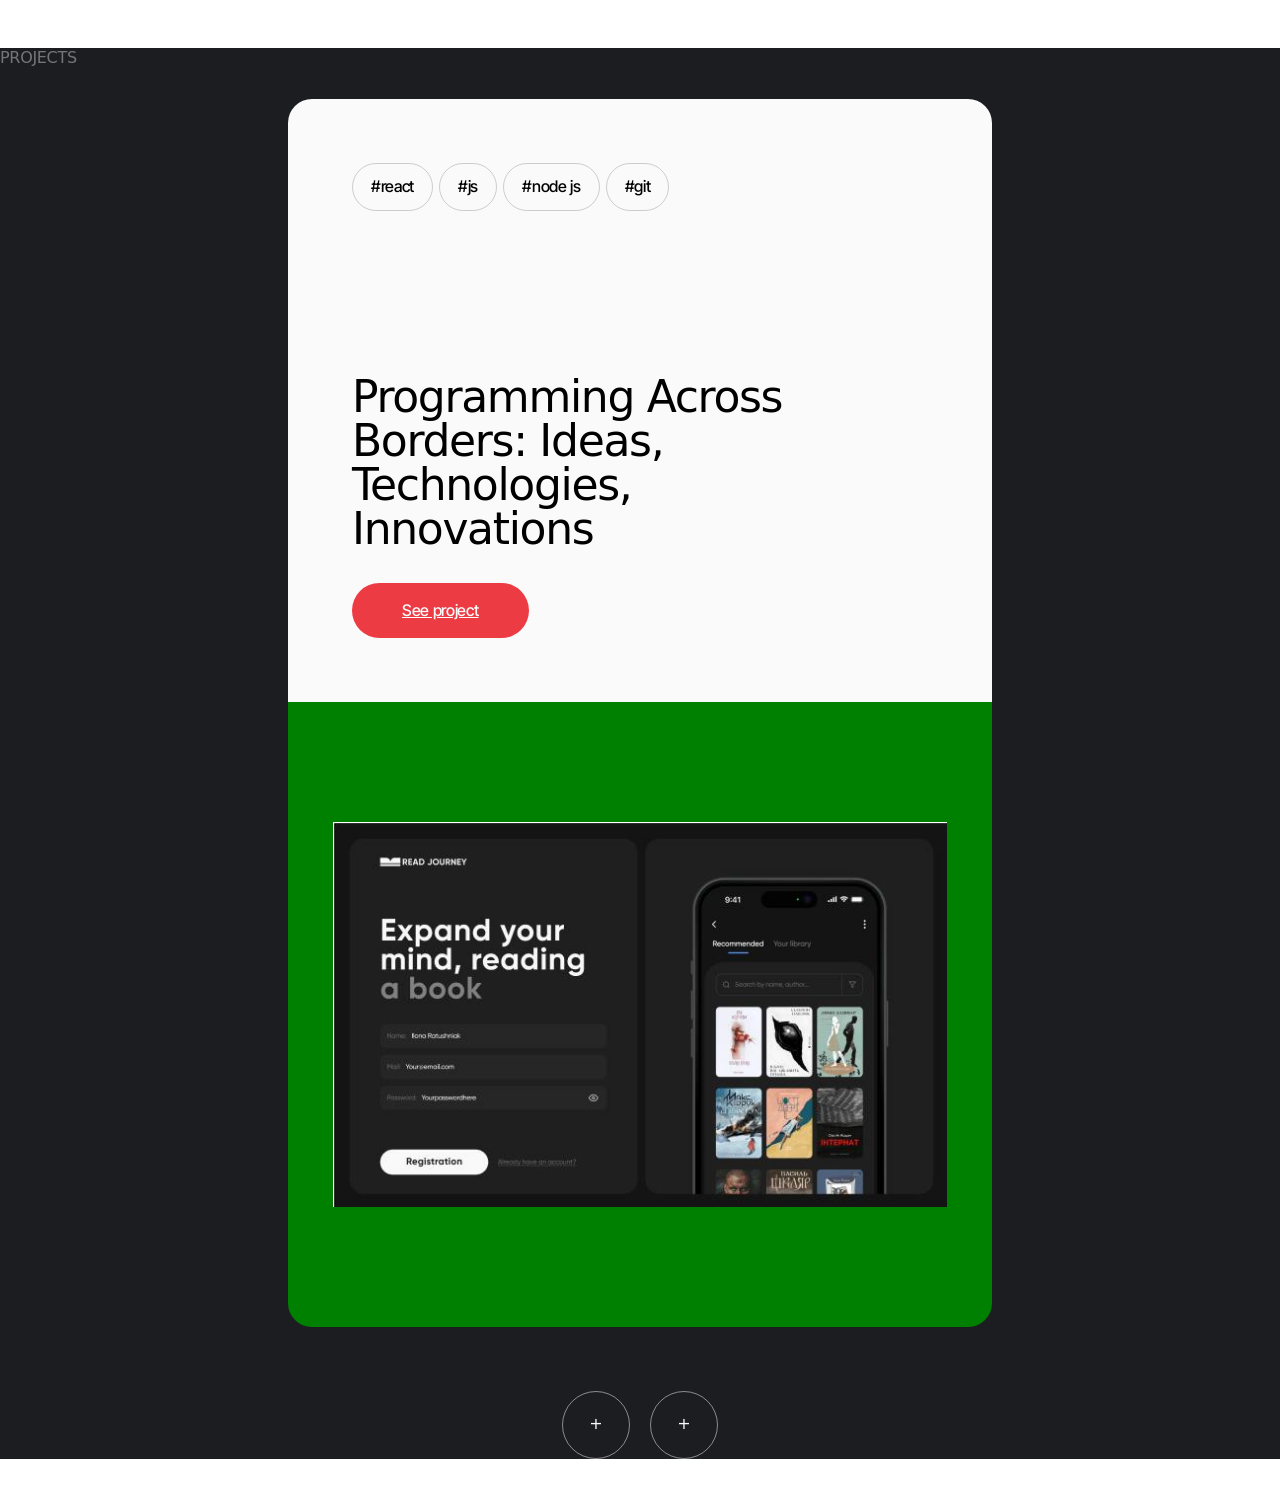
==== index.html @ 4c916f90 "Initial commit" ====
<!DOCTYPE html>
<html lang="en">
<head>
    <meta charset="UTF-8">
    <meta name="viewport" content="width=device-width, initial-scale=1.0">
    <link rel="preconnect" href="https://fonts.googleapis.com">
    <link rel="preconnect" href="https://fonts.gstatic.com" crossorigin>
    <link href="https://fonts.googleapis.com/css2?family=Inter+Tight:ital,wght@0,100..900;1,100..900&display=swap"
        rel="stylesheet">
    <link rel="stylesheet" href="https://cdnjs.cloudflare.com/ajax/libs/modern-normalize/2.0.0/modern-normalize.min.css" />
    <link rel="stylesheet" href="style.css">
    <title>Document</title>
</head>
<body>
    <section class="projects"> 
        <h2 class="projects-title">projects</h2>
        

    <div class="square-wrapper">
        <div class="square-first">
            
            <ul class="skills-list">
                <li class="skill-item">#react</li>
                <li class="skill-item">#js</li>
                <li class="skill-item">#node js</li>
                <li class="skill-item">#git</li>
            </ul>
          <h3 class="project-section-title">Programming Across Borders: Ideas, Technologies, Innovations</h3>
        <a class="see-more" href="https://github.com/your-project" target="_blank">See project</a>

        </div>
        <div class="square-second">
            <img class="img-projects" srcset="./image/mobile-image1.jpg 311w, 
            ./image/image1.jpg 614w,
            ./image/mobile-image1@2x.jpg 622w,
            ./image/image1@2x.jpg 1228w "
            sizes="(min-width: 768px) 622px, (max-width: 767px) 311px"
            src="./image/mobile-image1.jpg" alt="scrin project"    
              
            />
        </div>
    </div>
    <div class="arrow-button-wraper">
        <button class="arrow-btn-left" type="button">
           +</button>
        <button class="arrow-btn-right" type="button">
        +</button>
    </div>




    </section>


</body>
</html>
---- style.css ----
/* ======ZAGALNI====== */
li {
    list-style-type: none;
}

.link {
    text-decoration: none;
}

h1,
h2,
h3,
h4,
h5,
h6,
p {
    margin-top: 0;
    margin-bottom: 0;
}

ul {
    margin-top: 0;
    margin-bottom: 0;
    padding-left: 0;
}

img {
    display: block;
    max-width: 100%;
    height: auto;
}
/* ======ZAGALNI END ====== */
/* ======MOBILE START====== */

.projects {
    margin-bottom: 32px;
    margin-top: 32px;
    background-color: #1C1D20;
}

.projects-title {
    font-size: 16px;
    font-weight: 500;
    line-height: 1.21;
    letter-spacing: -0.02em;
    text-transform: uppercase;
    color: rgba(250, 250, 250, 0.4);
    margin-bottom: 32px;
}

.square-wrapper {
    display: flex;
    flex-direction: column;
    max-width: 343px;
    margin-left: auto;
    margin-right: auto;
    margin-bottom: 32px;
}

.square-first {
    padding: 32px;
  background-color: #fafafa;
    border-radius: 24px 24px 0px 0px;

}

.square-second {
    /* background-color: #242527; */
    background-color: red;
     border-radius: 0px 0px 24px 24px;
    padding: 100px 16px 100px 16px
}



.skills-list {
    display: flex;
    align-items: center;
    gap: 6px;
        margin-bottom: 96px;
    max-width: 279px;
flex-wrap: wrap;
}

.skill-item {
    font-family: Inter Tight;
    font-size: 16px;
    font-weight: 500;
    line-height: 1.21;
    letter-spacing: -0.02em;
    border: 1px solid rgba(28, 29, 32, 0.2);
    border-radius: 60px;
    padding: 13px 18px;
}
.project-section-title{
    max-width: 279px;
    font-size: 24px;
    font-weight: 500;
    line-height: 1.17;
    letter-spacing: -0.03em;
    margin-bottom: 32px;
    
}
.see-more{
    font-family: Inter Tight;
    display: flex;
    border-radius: 60px;
        padding: 13px 32px;
        width: 141px;
        height: 45px;
        background-color: #ED3B44;
        color: #FAFAFA;
        font-weight: 500;
            font-size: 16px;
            letter-spacing: -0.02em;
           
}
.see-more:hover,
.see-more:focus{
    background-color: #E0373F;
}
.arrow-button-wraper{
    display: flex;
    justify-content: center;
    gap:12px;
}
.arrow-btn-left,
.arrow-btn-right
{
width: 52px;
    height: 52px;
background-color: transparent;
border-radius: 60%;
border: 1px solid rgba(250, 250, 250, 0.5);
color: #fafafa;
padding: 14px;
}





/* ======MOBILE END====== */

/* ======TABLET START====== */
  @media screen and (min-width: 768px) {

.projects {
    margin-bottom: 48px;
    margin-top: 48px;
    background-color: #1C1D20;
}

.square-wrapper {
 max-width: 704px; 
 margin-bottom: 64px; 
}
.square-first {
    padding: 64px;
}

.square-second {
    background-color: green;
    padding: 120px 45px 120px 45px
}

.skills-list {
    margin-bottom: 164px;
    max-width: 320px;
    flex-wrap: nowrap;
}
.project-section-title {
    max-width: 494px;
    font-size: 44px;
    line-height: 1; 
}
.see-more {
    padding: 18px 50px;
    width: 177px;
    height: 55px;
    
}
.arrow-button-wraper {

    gap: 20px;
}
.arrow-btn-left,
.arrow-btn-right {
    width: 68px;
    height: 68px;
    padding: 18px;
}
  }

/* ======TABLET END====== */

/* ======DESKTOP START====== */

@media screen and (min-width: 1440px){
.projects {
        margin-bottom: 82px;
        margin-top: 82px;
    }

.square-wrapper {
            flex-direction: row;
            max-width: 1376px;
            justify-content: center;
          
        }

.square-first {
                 border-radius: 24px 0px 0px 24px;
        
                }
        
.square-second {
                   
                     background-color: #242527;
                    background-color: yellow;
                     border-radius: 0px 24px 24px 0px;
                    padding: 120px 37px 120px 37px
                }
.skills-list {
 margin-bottom: 223px;
}
                
}

/* ======DESKTOP END====== */
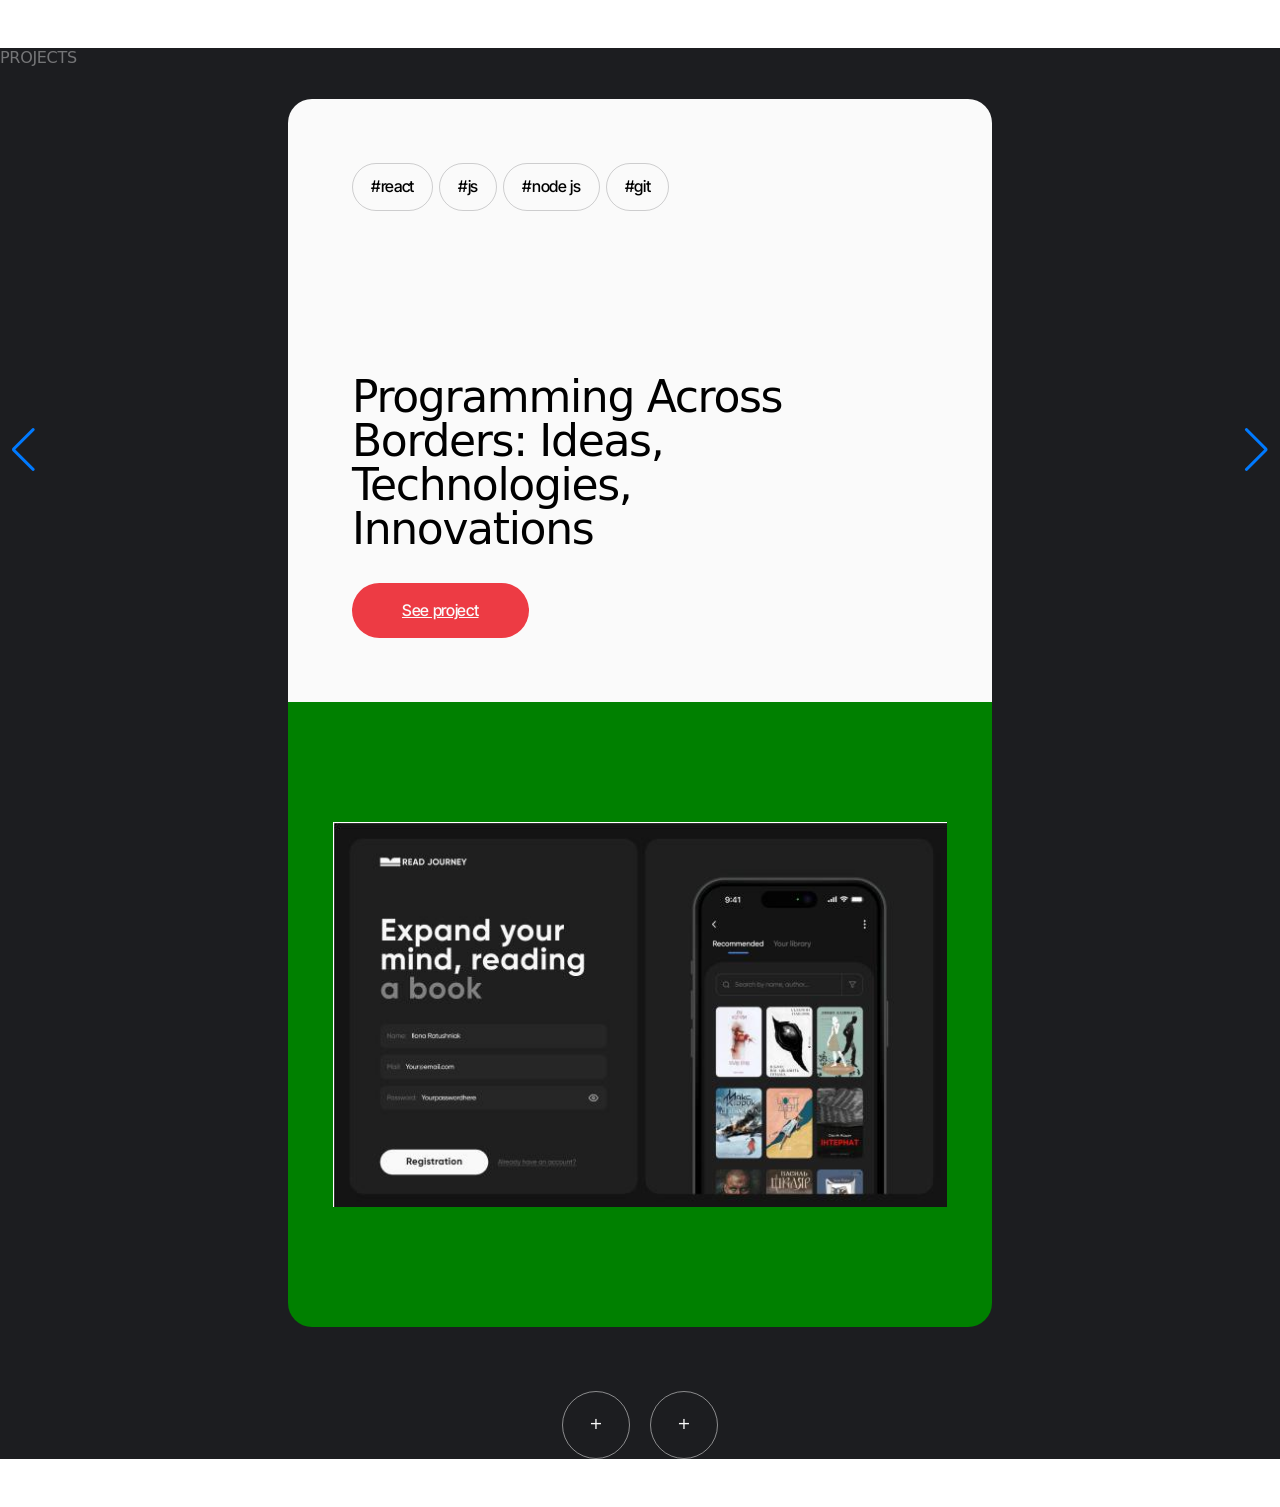
==== commit 1e0aa2ce: "update" ====
--- a/index.html
+++ b/index.html
@@ -8,6 +8,7 @@
     <link href="https://fonts.googleapis.com/css2?family=Inter+Tight:ital,wght@0,100..900;1,100..900&display=swap"
         rel="stylesheet">
     <link rel="stylesheet" href="https://cdnjs.cloudflare.com/ajax/libs/modern-normalize/2.0.0/modern-normalize.min.css" />
+<link rel="stylesheet" href="https://cdn.jsdelivr.net/npm/swiper@11/swiper-bundle.min.css" />
     <link rel="stylesheet" href="style.css">
     <title>Document</title>
 </head>
@@ -15,8 +16,83 @@
     <section class="projects"> 
         <h2 class="projects-title">projects</h2>
         
+<div class="swiper-container">
+    <ul class="swiper-wrapper">
+        <li class="swiper-slide"><div class="square-wrapper">
+            <div class="square-first">
+        
+                <ul class="skills-list">
+                    <li class="skill-item">#react</li>
+                    <li class="skill-item">#js</li>
+                    <li class="skill-item">#node js</li>
+                    <li class="skill-item">#git</li>
+                </ul>
+                <h3 class="project-section-title">Programming Across Borders: Ideas, Technologies, Innovations</h3>
+                <a class="see-more" href="https://github.com/your-project" target="_blank">See project</a>
+        
+            </div>
+            <div class="square-second">
+                <img class="img-projects" srcset="./image/mobile-image1.jpg 311w, 
+                    ./image/image1.jpg 614w,
+                    ./image/mobile-image1@2x.jpg 622w,
+                    ./image/image1@2x.jpg 1228w " sizes="(min-width: 768px) 622px, (max-width: 767px) 311px"
+                    src="./image/mobile-image1.jpg" alt="scrin project" />
+            </div>
+        </div></li>
+        <li class="swiper-slide"><div class="square-wrapper">
+            <div class="square-first">
+        
+                <ul class="skills-list">
+                    <li class="skill-item">#react</li>
+                    <li class="skill-item">#js</li>
+                    <li class="skill-item">#node js</li>
+                    <li class="skill-item">#git</li>
+                </ul>
+                <h3 class="project-section-title">Programming Across Borders: Ideas, Technologies, Innovations</h3>
+                <a class="see-more" href="https://github.com/your-project" target="_blank">See project</a>
+        
+            </div>
+            <div class="square-second">
+                <img class="img-projects" srcset="./image/mobile-image2.jpg 311w, 
+                    ./image/image2.jpg 614w,
+                    ./image/mobile-image2@2x.jpg 622w,
+                    ./image/image2@2x.jpg 1228w " sizes="(min-width: 768px) 622px, (max-width: 767px) 311px"
+                    src="./image/mobile-image2.jpg" alt="scrin project" />
+            </div>
+        </div></li>
+        <li class="swiper-slide"><div class="square-wrapper">
+            <div class="square-first">
+        
+                <ul class="skills-list">
+                    <li class="skill-item">#react</li>
+                    <li class="skill-item">#js</li>
+                    <li class="skill-item">#node js</li>
+                    <li class="skill-item">#git</li>
+                </ul>
+                <h3 class="project-section-title">Programming Across Borders: Ideas, Technologies, Innovations</h3>
+                <a class="see-more" href="https://github.com/your-project" target="_blank">See project</a>
+        
+            </div>
+            <div class="square-second">
+                <img class="img-projects" srcset="./image/mobile-image3.jpg 311w, 
+                    ./image/image3.jpg 614w,
+                    ./image/mobile-image3@2x.jpg 622w,
+                    ./image/image3@2x.jpg 1228w " sizes="(min-width: 768px) 622px, (max-width: 767px) 311px"
+                    src="./image/mobile-image3.jpg" alt="scrin project" />
+            </div>
+        </div></li>
+        
+    </ul>
+    <div class="swiper-button-prev"></div>
+    <div class="swiper-button-next"></div>
+</div>
 
-    <div class="square-wrapper">
+
+
+
+
+
+    <!-- <div class="square-wrapper">
         <div class="square-first">
             
             <ul class="skills-list">
@@ -39,7 +115,9 @@
               
             />
         </div>
-    </div>
+    </div> -->
+
+
     <div class="arrow-button-wraper">
         <button class="arrow-btn-left" type="button">
            +</button>
@@ -52,7 +130,8 @@
 
     </section>
 
-
+<script src="https://cdn.jsdelivr.net/npm/swiper@11/swiper-bundle.min.js"></script>
+<script type="module" src="./main.js"></script>
 </body>
 </html>
 
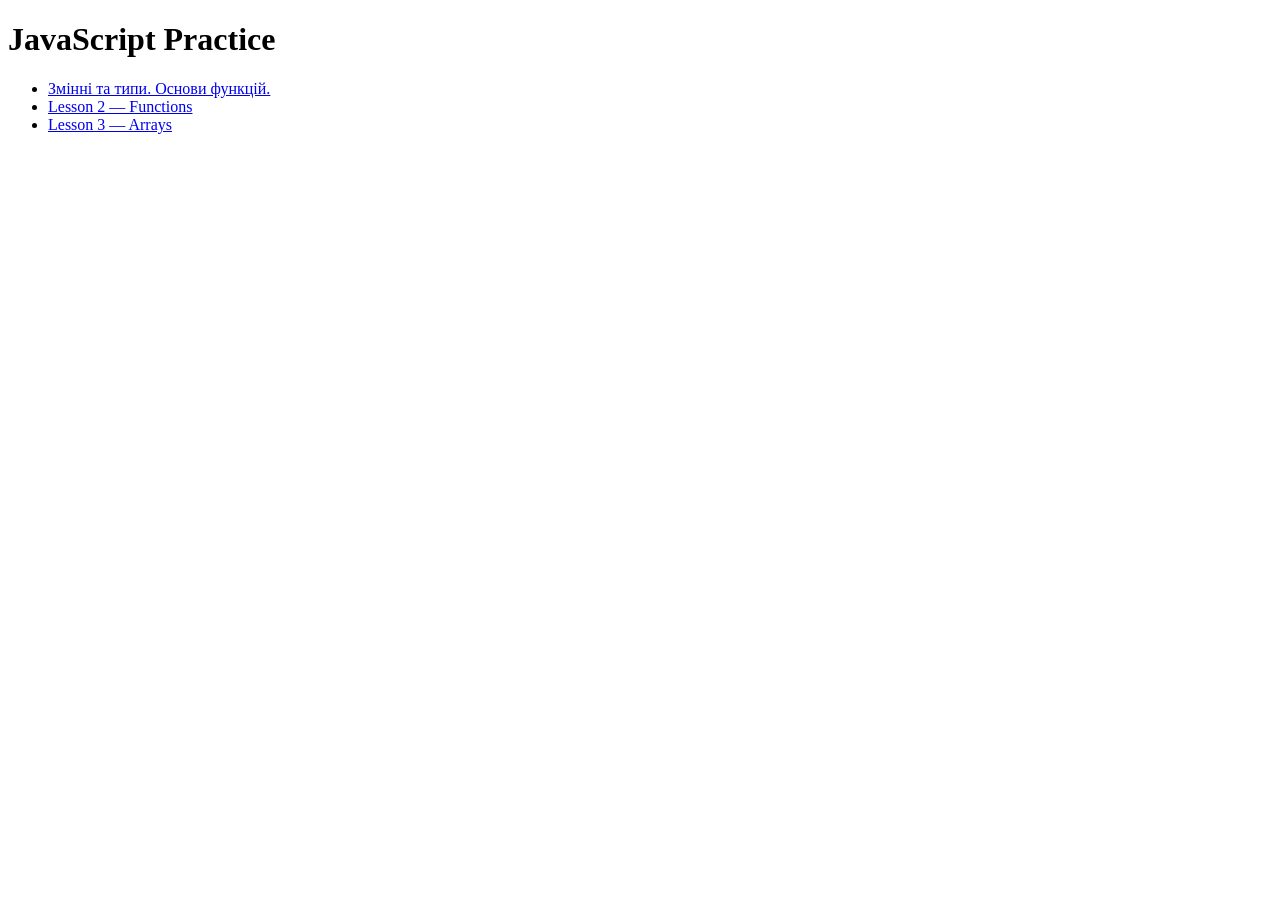
==== commit 6b6ac2e5: "up" ====
--- a/index.html
+++ b/index.html
@@ -1,137 +1,36 @@
 <!DOCTYPE html>
-<html lang="en">
+<html lang="uk">
+
 <head>
     <meta charset="UTF-8">
-    <meta name="viewport" content="width=device-width, initial-scale=1.0">
-    <link rel="preconnect" href="https://fonts.googleapis.com">
-    <link rel="preconnect" href="https://fonts.gstatic.com" crossorigin>
-    <link href="https://fonts.googleapis.com/css2?family=Inter+Tight:ital,wght@0,100..900;1,100..900&display=swap"
-        rel="stylesheet">
-    <link rel="stylesheet" href="https://cdnjs.cloudflare.com/ajax/libs/modern-normalize/2.0.0/modern-normalize.min.css" />
-<link rel="stylesheet" href="https://cdn.jsdelivr.net/npm/swiper@11/swiper-bundle.min.css" />
-    <link rel="stylesheet" href="style.css">
-    <title>Document</title>
+    <title>JS Practice</title>
 </head>
+
 <body>
-    <section class="projects"> 
-        <h2 class="projects-title">projects</h2>
-        
-<div class="swiper-container">
-    <ul class="swiper-wrapper">
-        <li class="swiper-slide"><div class="square-wrapper">
-            <div class="square-first">
-        
-                <ul class="skills-list">
-                    <li class="skill-item">#react</li>
-                    <li class="skill-item">#js</li>
-                    <li class="skill-item">#node js</li>
-                    <li class="skill-item">#git</li>
-                </ul>
-                <h3 class="project-section-title">Programming Across Borders: Ideas, Technologies, Innovations</h3>
-                <a class="see-more" href="https://github.com/your-project" target="_blank">See project</a>
-        
-            </div>
-            <div class="square-second">
-                <img class="img-projects" srcset="./image/mobile-image1.jpg 311w, 
-                    ./image/image1.jpg 614w,
-                    ./image/mobile-image1@2x.jpg 622w,
-                    ./image/image1@2x.jpg 1228w " sizes="(min-width: 768px) 622px, (max-width: 767px) 311px"
-                    src="./image/mobile-image1.jpg" alt="scrin project" />
-            </div>
-        </div></li>
-        <li class="swiper-slide"><div class="square-wrapper">
-            <div class="square-first">
-        
-                <ul class="skills-list">
-                    <li class="skill-item">#react</li>
-                    <li class="skill-item">#js</li>
-                    <li class="skill-item">#node js</li>
-                    <li class="skill-item">#git</li>
-                </ul>
-                <h3 class="project-section-title">Programming Across Borders: Ideas, Technologies, Innovations</h3>
-                <a class="see-more" href="https://github.com/your-project" target="_blank">See project</a>
-        
-            </div>
-            <div class="square-second">
-                <img class="img-projects" srcset="./image/mobile-image2.jpg 311w, 
-                    ./image/image2.jpg 614w,
-                    ./image/mobile-image2@2x.jpg 622w,
-                    ./image/image2@2x.jpg 1228w " sizes="(min-width: 768px) 622px, (max-width: 767px) 311px"
-                    src="./image/mobile-image2.jpg" alt="scrin project" />
-            </div>
-        </div></li>
-        <li class="swiper-slide"><div class="square-wrapper">
-            <div class="square-first">
-        
-                <ul class="skills-list">
-                    <li class="skill-item">#react</li>
-                    <li class="skill-item">#js</li>
-                    <li class="skill-item">#node js</li>
-                    <li class="skill-item">#git</li>
-                </ul>
-                <h3 class="project-section-title">Programming Across Borders: Ideas, Technologies, Innovations</h3>
-                <a class="see-more" href="https://github.com/your-project" target="_blank">See project</a>
-        
-            </div>
-            <div class="square-second">
-                <img class="img-projects" srcset="./image/mobile-image3.jpg 311w, 
-                    ./image/image3.jpg 614w,
-                    ./image/mobile-image3@2x.jpg 622w,
-                    ./image/image3@2x.jpg 1228w " sizes="(min-width: 768px) 622px, (max-width: 767px) 311px"
-                    src="./image/mobile-image3.jpg" alt="scrin project" />
-            </div>
-        </div></li>
-        
+
+    <h1>JavaScript Practice</h1>
+
+    <ul>
+        <li>
+            <a href="./lessons/lesson-01/index.html">
+                Змінні та типи. Основи функцій.
+            </a>
+        </li>
+
+        <li>
+            <a href="./lessons/lesson-02/index.html">
+                Lesson 2 — Functions
+            </a>
+        </li>
+
+        <li>
+            <a href="./lessons/lesson-03/index.html">
+                Lesson 3 — Arrays
+            </a>
+        </li>
     </ul>
-    <div class="swiper-button-prev"></div>
-    <div class="swiper-button-next"></div>
-</div>
 
+</body>
 
-
-
-
-
-    <!-- <div class="square-wrapper">
-        <div class="square-first">
-            
-            <ul class="skills-list">
-                <li class="skill-item">#react</li>
-                <li class="skill-item">#js</li>
-                <li class="skill-item">#node js</li>
-                <li class="skill-item">#git</li>
-            </ul>
-          <h3 class="project-section-title">Programming Across Borders: Ideas, Technologies, Innovations</h3>
-        <a class="see-more" href="https://github.com/your-project" target="_blank">See project</a>
-
-        </div>
-        <div class="square-second">
-            <img class="img-projects" srcset="./image/mobile-image1.jpg 311w, 
-            ./image/image1.jpg 614w,
-            ./image/mobile-image1@2x.jpg 622w,
-            ./image/image1@2x.jpg 1228w "
-            sizes="(min-width: 768px) 622px, (max-width: 767px) 311px"
-            src="./image/mobile-image1.jpg" alt="scrin project"    
-              
-            />
-        </div>
-    </div> -->
-
-
-    <div class="arrow-button-wraper">
-        <button class="arrow-btn-left" type="button">
-           +</button>
-        <button class="arrow-btn-right" type="button">
-        +</button>
-    </div>
-
-
-
-
-    </section>
-
-<script src="https://cdn.jsdelivr.net/npm/swiper@11/swiper-bundle.min.js"></script>
-<script type="module" src="./main.js"></script>
-</body>
 </html>
-
+<!-- <script type="module" src="./main.js"></script> -->
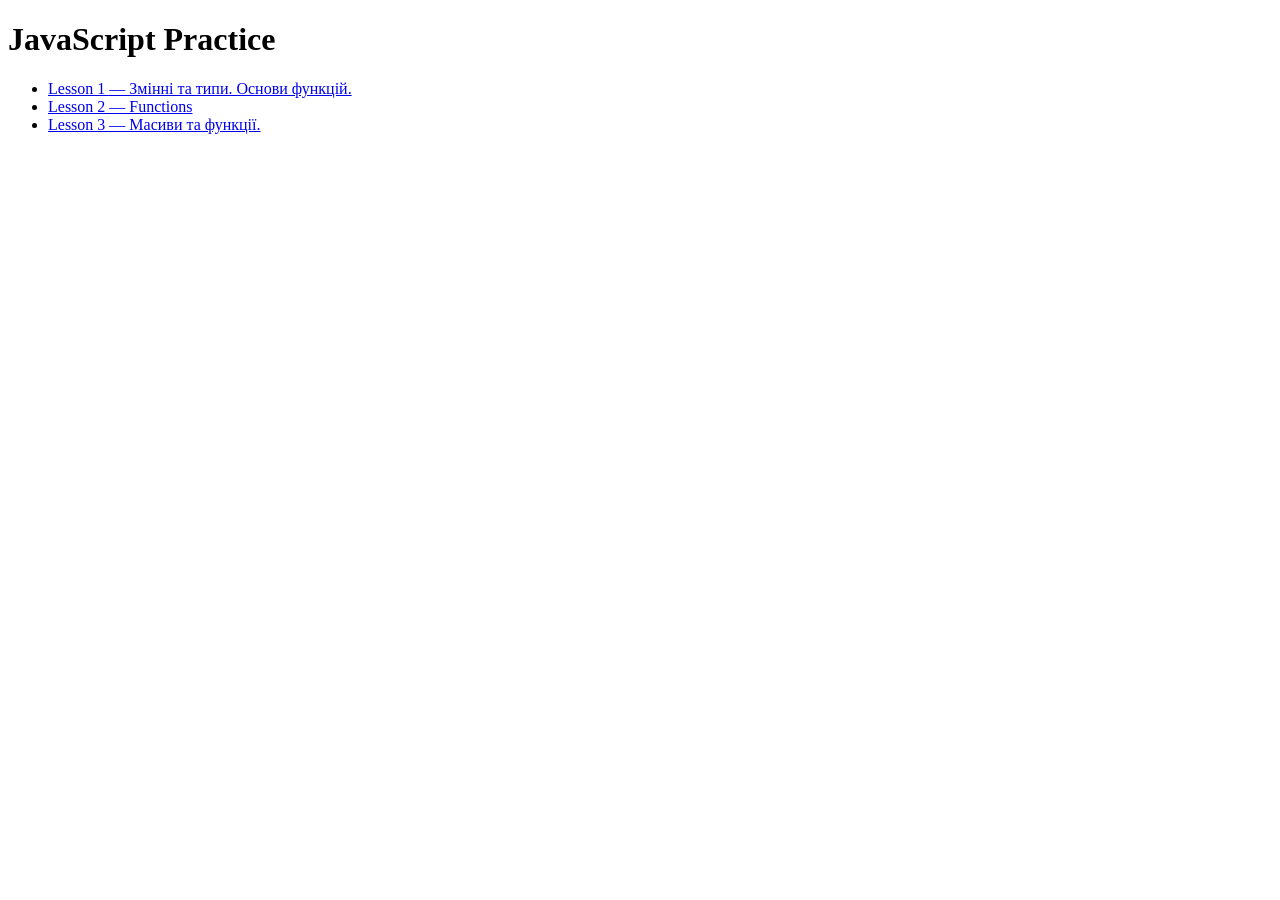
==== commit 8c3d752f: "lesson3" ====
--- a/index.html
+++ b/index.html
@@ -13,7 +13,7 @@
     <ul>
         <li>
             <a href="./lessons/lesson-01/index.html">
-                Змінні та типи. Основи функцій.
+                Lesson 1 — Змінні та типи. Основи функцій.
             </a>
         </li>
 
@@ -25,7 +25,7 @@
 
         <li>
             <a href="./lessons/lesson-03/index.html">
-                Lesson 3 — Arrays
+                Lesson 3 — Масиви та функції.
             </a>
         </li>
     </ul>
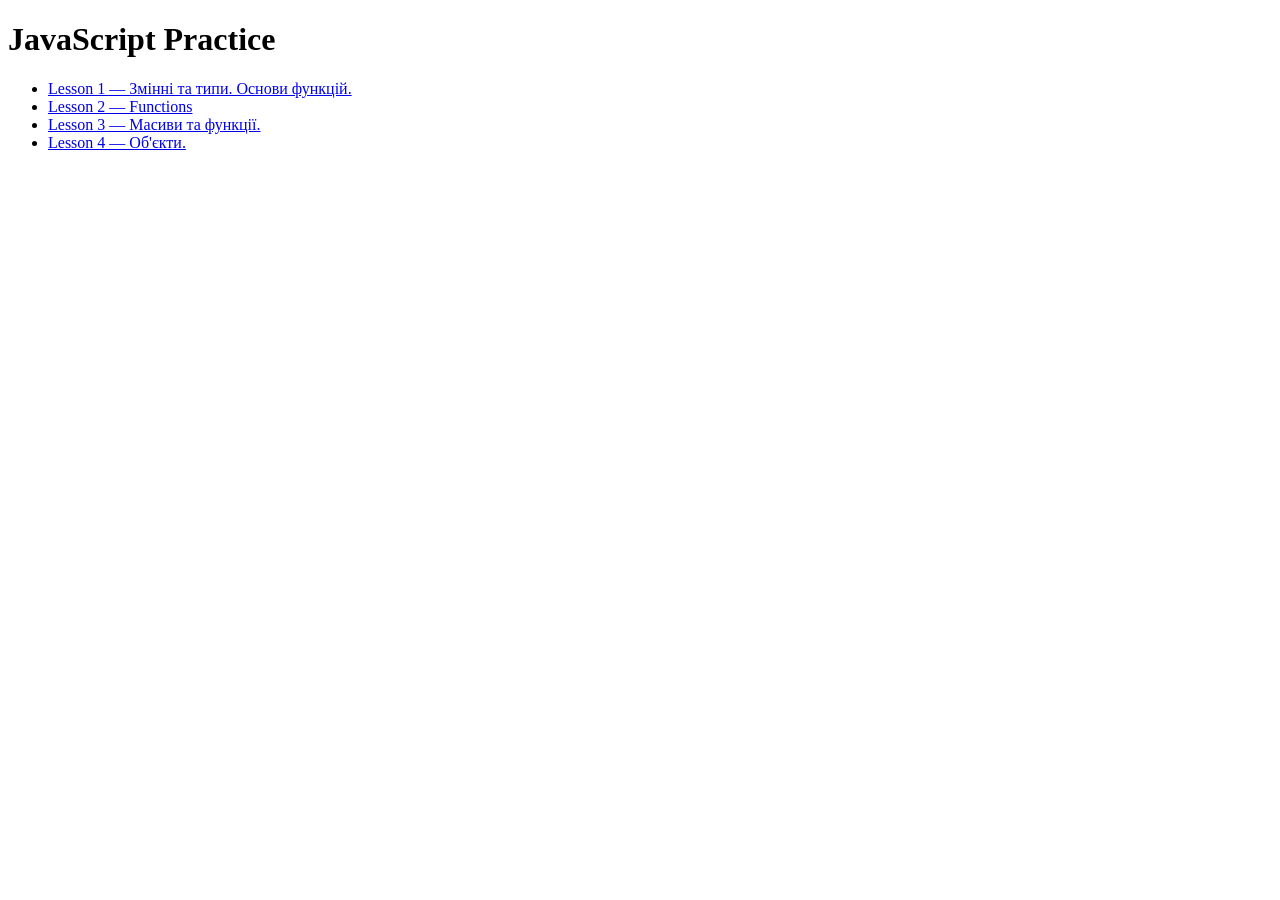
==== commit 063609f1: "lesson4" ====
--- a/index.html
+++ b/index.html
@@ -28,6 +28,12 @@
                 Lesson 3 — Масиви та функції.
             </a>
         </li>
+
+        <li>
+            <a href="./lessons/leson-04/index.html">
+                Lesson 4 — Об'єкти.
+            </a>
+        </li>
     </ul>
 
 </body>
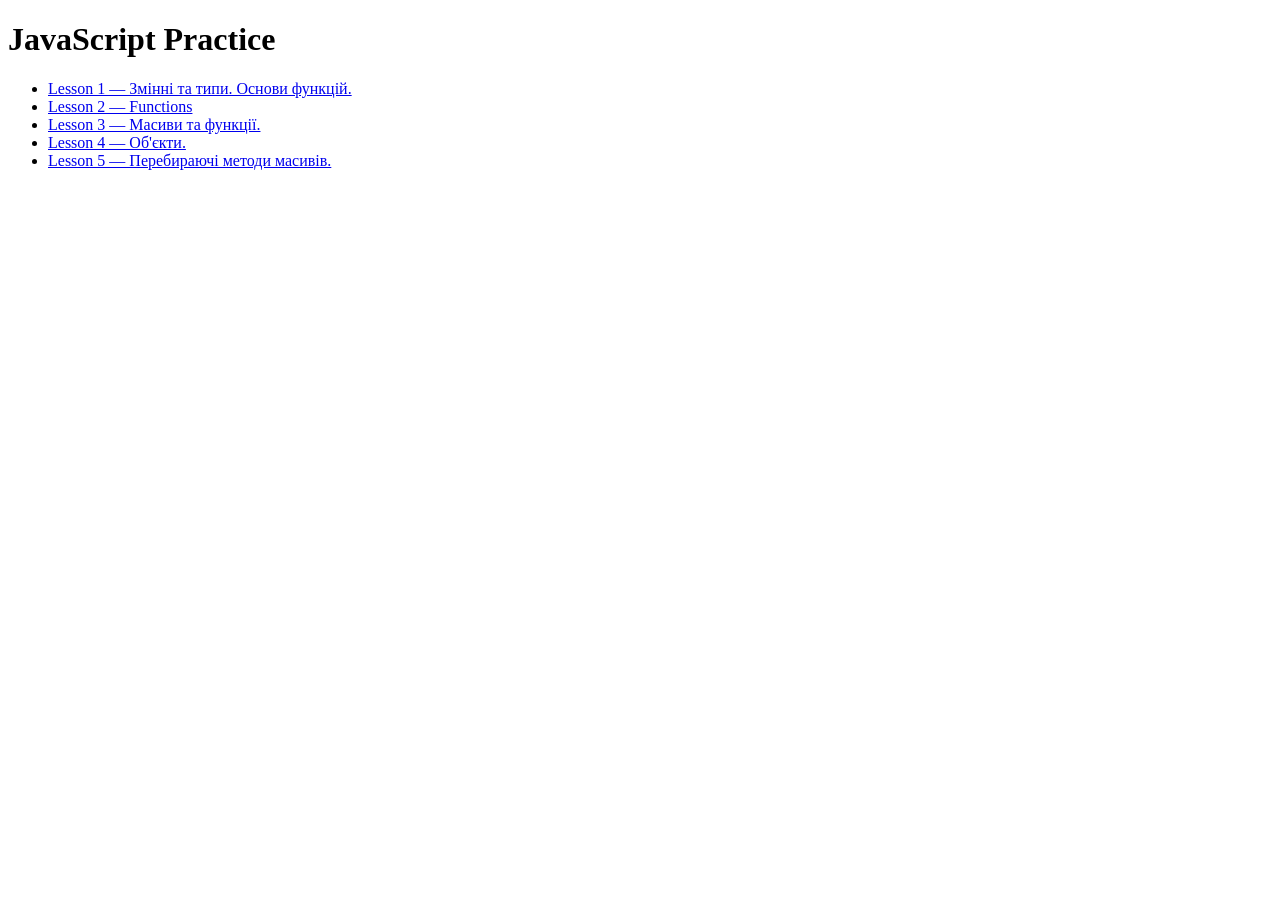
==== commit 84c773df: "lesson 5" ====
--- a/index.html
+++ b/index.html
@@ -34,6 +34,11 @@
                 Lesson 4 — Об'єкти.
             </a>
         </li>
+        <li>
+            <a href="./lessons/lesson-05/index.html">
+                Lesson 5 — Перебираючі методи масивів.
+            </a>
+        </li>
     </ul>
 
 </body>
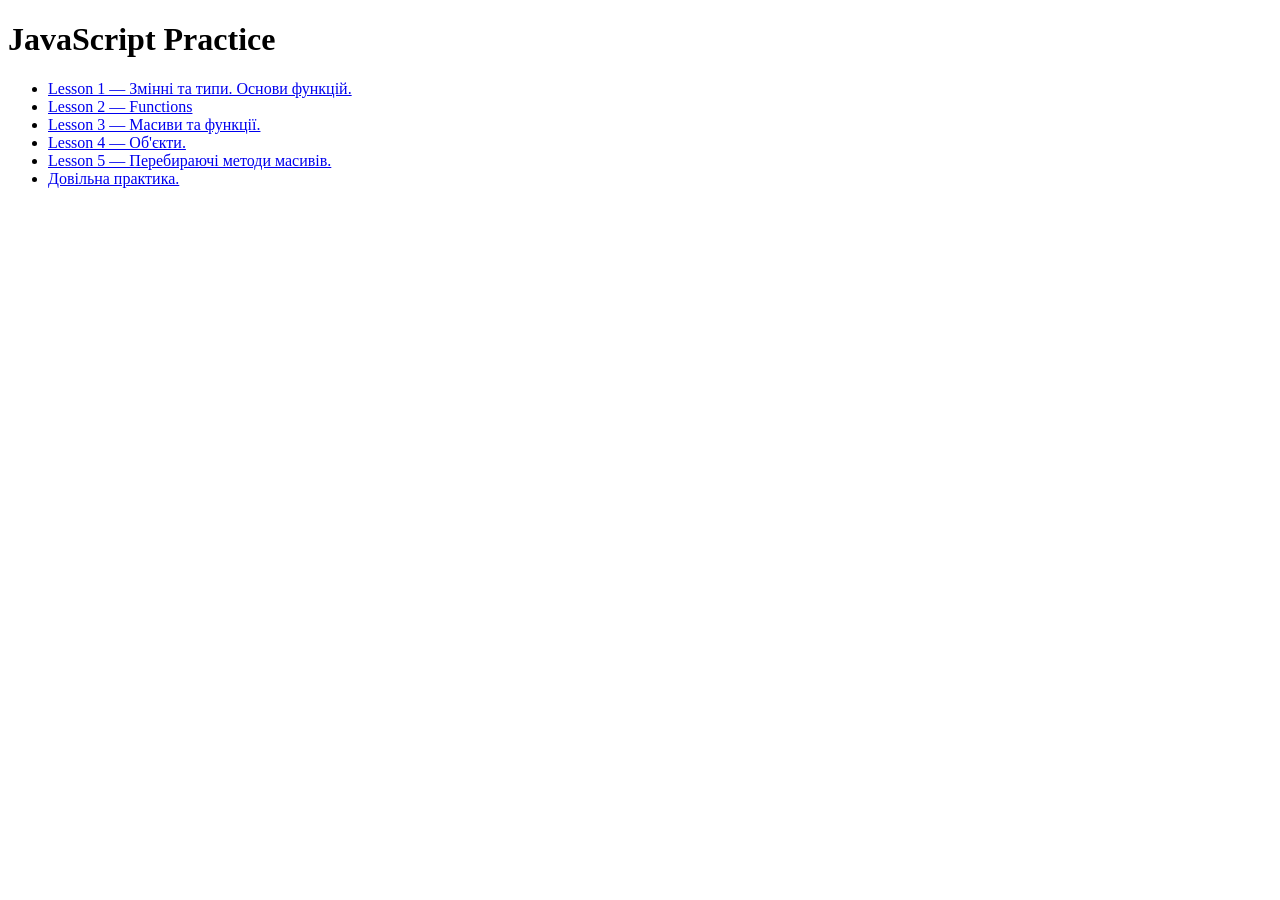
==== commit a0800dce: "." ====
--- a/index.html
+++ b/index.html
@@ -39,6 +39,11 @@
                 Lesson 5 — Перебираючі методи масивів.
             </a>
         </li>
+        <li>
+            <a href="./lessons/practice/index.html">
+                Довільна практика.
+            </a>
+        </li>
     </ul>
 
 </body>
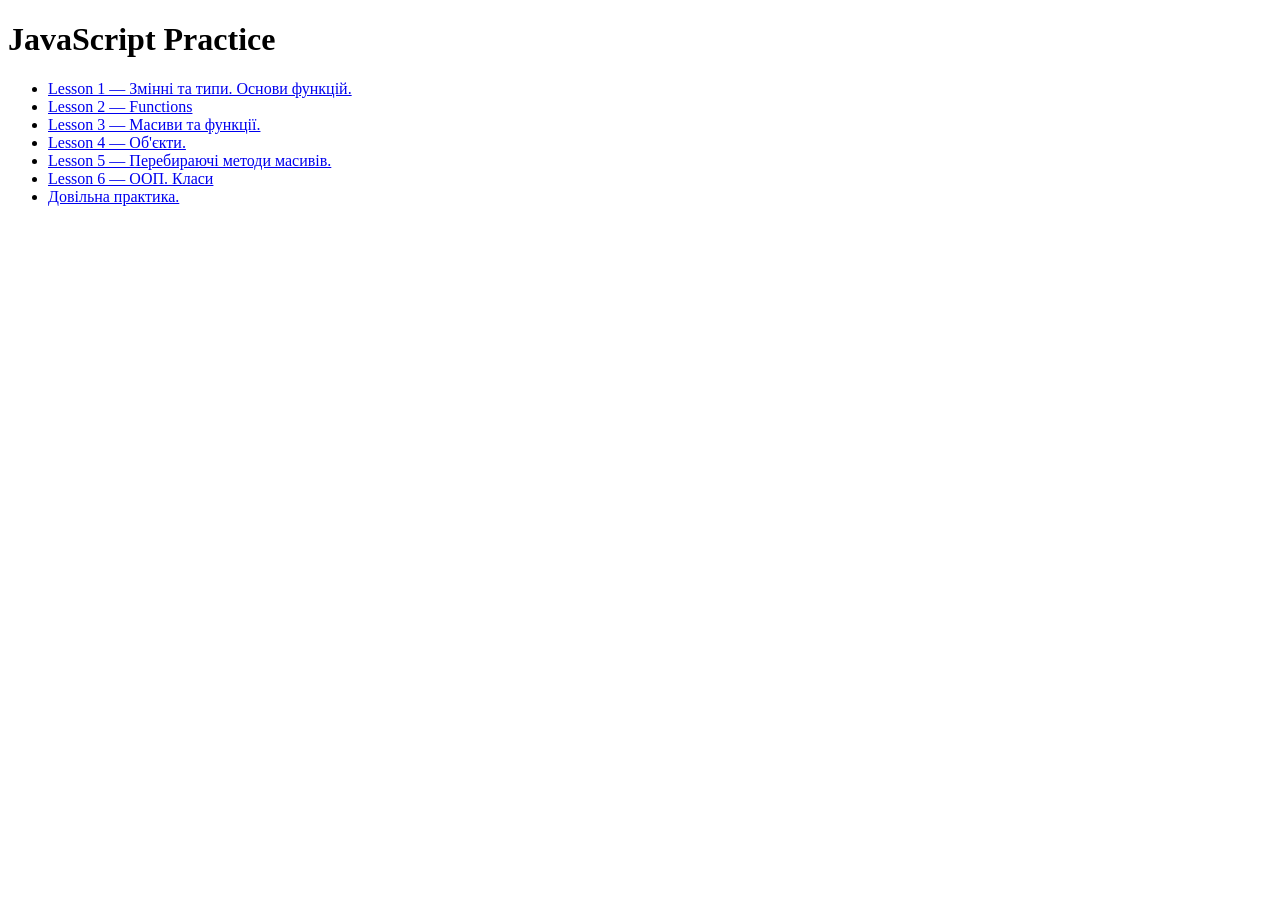
==== commit d2ac373a: "lesson 6" ====
--- a/index.html
+++ b/index.html
@@ -40,6 +40,11 @@
             </a>
         </li>
         <li>
+            <a href="./lessons/lesson-06//index.html">
+                Lesson 6 — ООП. Класи
+            </a>
+        </li>
+        <li>
             <a href="./lessons/practice/index.html">
                 Довільна практика.
             </a>
